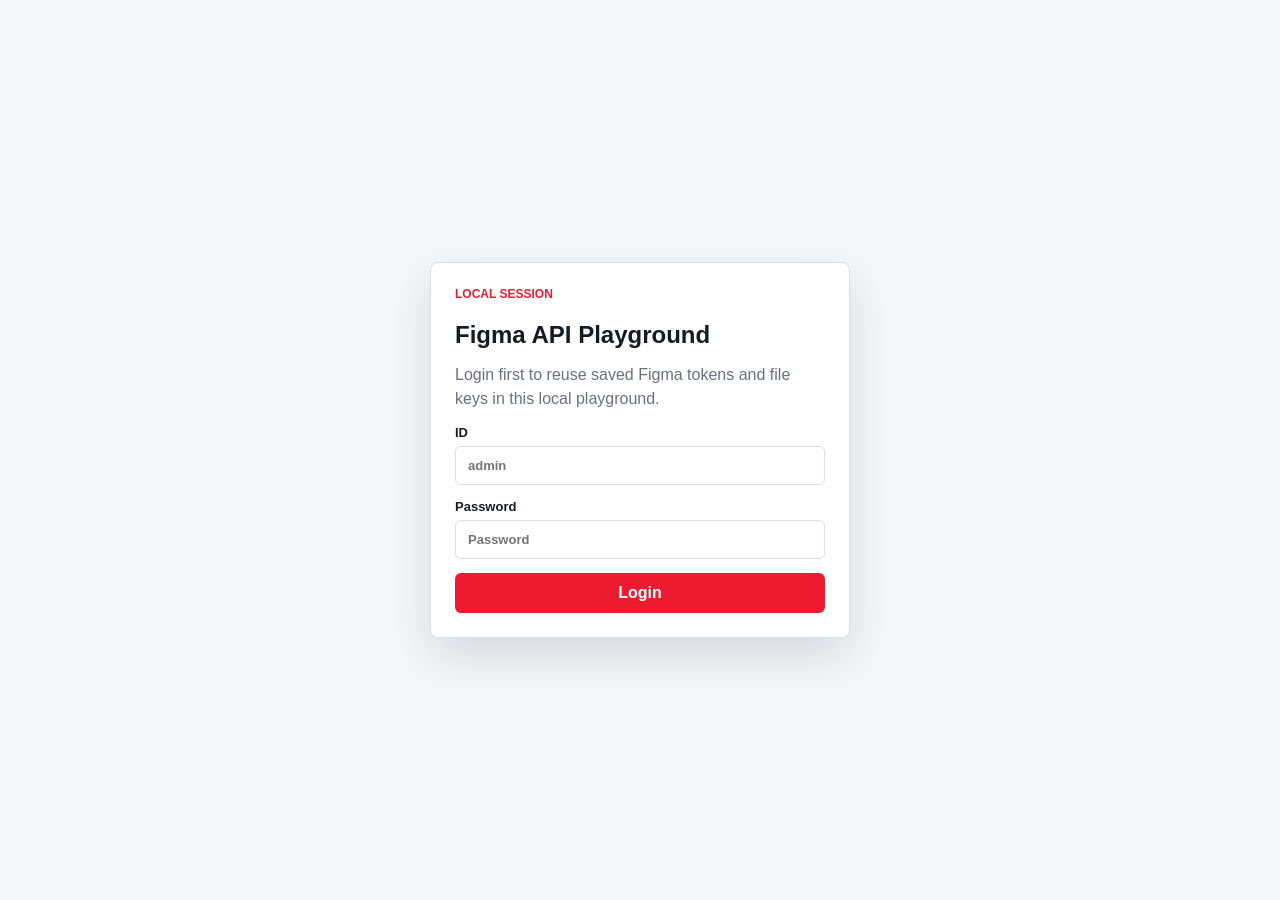
==== templates/index.html @ 2c404533 "Prepare Figma API playground for sharing" ====
<!doctype html>
<html lang="en">
<head>
  <meta charset="utf-8">
  <meta name="viewport" content="width=device-width, initial-scale=1">
  <title>Figma API Playground</title>
  <link rel="stylesheet" href="/static/styles.css">
</head>
<body>
  <section id="loginView" class="login-shell">
    <form id="loginForm" class="login-card">
      <span class="eyebrow">LOCAL SESSION</span>
      <h1>Figma API Playground</h1>
      <p>Login first to reuse saved Figma tokens and file keys in this local playground.</p>
      <label>ID
        <input name="username" autocomplete="username" placeholder="admin" required>
      </label>
      <label>Password
        <input name="password" type="password" autocomplete="current-password" placeholder="Password" required>
      </label>
      <button class="btn btn-primary" type="submit">Login</button>
    </form>
  </section>

  <main id="appView" class="shell" hidden>
    <header class="topbar">
      <div>
        <span class="eyebrow">LOCAL TEST TOOL</span>
        <h1>Figma API Playground</h1>
        <p>Test file import, frame ordering, local snapshots, and section/frame previews before integrating Figma into FUT Automation.</p>
      </div>
      <div class="top-actions">
        <span id="activeUser" class="user-badge">admin</span>
        <button id="clearToken" class="btn btn-ghost" type="button">Clear Active File</button>
        <button id="logoutButton" class="btn btn-ghost" type="button">Logout</button>
      </div>
    </header>

    <section class="panel">
      <div class="panel-head">
        <div>
          <span class="step">Phase 1</span>
          <h2>Load Figma File</h2>
        </div>
        <small>Saved Figma entries are stored locally. Downloaded snapshots do not include tokens.</small>
      </div>
      <div class="saved-projects">
        <label>Saved Figma
          <select id="savedProjectSelect">
            <option value="">No saved Figma yet</option>
          </select>
        </label>
        <div class="saved-actions">
          <button id="loadSavedProject" class="btn btn-secondary" type="button" disabled>Load Saved</button>
          <button id="deleteSavedProject" class="btn btn-ghost" type="button" disabled>Delete Saved</button>
        </div>
      </div>
      <form id="loadForm" class="form-grid">
        <label class="span-2">Judul Figma
          <input name="figma_title" autocomplete="off" placeholder="Contoh: V-NSP Main Flow" required>
        </label>
        <label class="span-2">Figma Personal Access Token
          <input name="token" type="password" autocomplete="off" placeholder="Paste Figma token" required>
        </label>
        <label class="span-2">Figma File URL or File Key
          <input name="figma_url" placeholder="https://www.figma.com/design/FILE_KEY/File-Name" required>
        </label>
        <button class="btn btn-primary span-2" type="submit">Load & Save File</button>
      </form>
      <div class="snapshot-actions">
        <button id="downloadSnapshot" class="btn btn-secondary" type="button" disabled>Download Snapshot</button>
        <button id="importSnapshot" class="btn btn-ghost" type="button">Import Snapshot JSON</button>
        <input id="snapshotFile" type="file" accept="application/json,.json" hidden>
      </div>
      <div id="fileSummary" class="summary" hidden></div>
    </section>

    <section class="workspace two-panel">
      <aside class="panel">
        <div class="panel-head">
          <div>
            <span class="step">Phase 2</span>
            <h2>Pages & Frames</h2>
          </div>
        </div>
        <label>Page
          <select id="pageSelect" disabled></select>
        </label>
        <div class="toolbar export-toolbar">
          <button id="exportCurrentPage" class="btn btn-ghost" type="button" disabled>Export Current Page</button>
          <button id="exportCheckedFrames" class="btn btn-ghost" type="button" disabled>Export Checked Frames</button>
          <button id="exportAllPages" class="btn btn-ghost" type="button" disabled>Export All Pages</button>
        </div>
        <div id="frameList" class="frame-list empty">Load a Figma file first.</div>
      </aside>

      <section class="panel analyzer-panel">
        <div class="panel-head">
          <div>
            <span class="step">Phase 3</span>
            <h2>Section Preview / Render</h2>
          </div>
          <button id="renderSections" class="btn btn-secondary" type="button" disabled>Render Sections</button>
        </div>
        <div id="sectionPreviewGrid" class="page-preview empty">Load a file, then render sections from the selected page.</div>
      </section>
    </section>

    <section class="panel preview-panel">
      <div class="panel-head">
        <div>
          <span class="step">Frame Preview</span>
          <h2>Frame Preview / Render</h2>
        </div>
        <button id="renderFrames" class="btn btn-secondary" type="button" disabled>Render Frames</button>
      </div>
      <div id="framePreviewGrid" class="page-preview empty">Load a file, then render frames from the selected page.</div>
    </section>
  </main>

  <div id="toast" class="toast" hidden></div>
  <div id="alertOverlay" class="alert-overlay" hidden>
    <section class="alert-box" role="alertdialog" aria-modal="true" aria-labelledby="alertTitle">
      <div id="alertIcon" class="alert-icon">!</div>
      <h2 id="alertTitle">Error</h2>
      <p id="alertMessage"></p>
      <pre id="alertDetail" class="alert-detail" hidden></pre>
      <button id="alertClose" class="btn btn-primary" type="button">OK</button>
    </section>
  </div>
  <script src="/static/app.js"></script>
</body>
</html>
---- static/styles.css ----
:root {
  --bg: #f6f7f9;
  --panel: #ffffff;
  --ink: #161a22;
  --muted: #697080;
  --line: #d9dee7;
  --red: #ed1b2f;
  --red-dark: #bd1423;
  --navy: #14213d;
  --blue: #2563eb;
  --green: #168a5b;
}

* {
  box-sizing: border-box;
}

[hidden] {
  display: none !important;
}

body {
  margin: 0;
  background: var(--bg);
  color: var(--ink);
  font-family: Arial, Helvetica, sans-serif;
}

.login-shell {
  min-height: 100vh;
  display: grid;
  place-items: center;
  padding: 24px;
}

.login-card {
  width: min(420px, 100%);
  display: grid;
  gap: 14px;
  background: var(--panel);
  border: 1px solid var(--line);
  border-radius: 8px;
  padding: 24px;
  box-shadow: 0 18px 48px rgba(20, 33, 61, 0.14);
}

.login-card h1,
.login-card p {
  margin: 0;
}

.login-card p {
  color: var(--muted);
  line-height: 1.5;
}

.top-actions {
  display: flex;
  gap: 8px;
  align-items: center;
  flex-wrap: wrap;
  justify-content: flex-end;
}

.user-badge {
  border: 1px solid var(--line);
  border-radius: 999px;
  padding: 7px 10px;
  background: #fafbfc;
  color: var(--navy);
  font-size: 12px;
  font-weight: 700;
}

.saved-projects {
  display: grid;
  grid-template-columns: minmax(0, 1fr) auto;
  gap: 10px;
  align-items: end;
  margin-bottom: 12px;
}

.saved-actions {
  display: flex;
  gap: 8px;
  flex-wrap: wrap;
}

.shell {
  width: min(1320px, calc(100vw - 32px));
  margin: 0 auto;
  padding: 24px 0 48px;
}

.topbar {
  display: flex;
  justify-content: space-between;
  gap: 24px;
  align-items: flex-start;
  margin-bottom: 18px;
}

.topbar h1,
.panel h2 {
  margin: 0;
  letter-spacing: 0;
}

.topbar h1 {
  font-size: 34px;
}

.topbar p {
  color: var(--muted);
  max-width: 780px;
  line-height: 1.5;
}

.eyebrow,
.step {
  display: inline-block;
  color: var(--red);
  font-weight: 700;
  font-size: 12px;
  letter-spacing: 0;
  margin-bottom: 6px;
}

.panel {
  background: var(--panel);
  border: 1px solid var(--line);
  border-radius: 8px;
  padding: 18px;
  box-shadow: 0 8px 24px rgba(20, 33, 61, 0.06);
  margin-bottom: 16px;
}

.panel-head {
  display: flex;
  justify-content: space-between;
  gap: 16px;
  align-items: flex-start;
  margin-bottom: 14px;
}

.panel-head small {
  color: var(--muted);
}

.form-grid {
  display: grid;
  grid-template-columns: 1fr 1fr;
  gap: 12px;
}

.span-2 {
  grid-column: span 2;
}

label {
  display: grid;
  gap: 6px;
  font-weight: 700;
  font-size: 13px;
}

input,
select {
  width: 100%;
  border: 1px solid var(--line);
  border-radius: 6px;
  padding: 11px 12px;
  font: inherit;
  background: white;
}

.btn {
  border: 1px solid transparent;
  border-radius: 6px;
  padding: 10px 13px;
  font: inherit;
  font-weight: 700;
  cursor: pointer;
}

.btn:disabled {
  opacity: 0.48;
  cursor: not-allowed;
}

.btn-primary {
  background: var(--red);
  color: white;
}

.btn-primary:hover {
  background: var(--red-dark);
}

.btn-secondary {
  background: var(--navy);
  color: white;
}

.btn-ghost {
  background: white;
  color: var(--navy);
  border-color: var(--line);
}

.summary {
  margin-top: 14px;
  padding: 12px;
  border-radius: 6px;
  border: 1px solid var(--line);
  background: #fafbfc;
  color: var(--muted);
}

.workspace {
  display: grid;
  grid-template-columns: 410px minmax(0, 1fr);
  gap: 16px;
  align-items: start;
}

.toolbar {
  display: grid;
  grid-template-columns: 1fr 1fr;
  gap: 8px;
  margin: 12px 0;
}

.frame-list,
.edge-list,
.preview-grid {
  min-height: 160px;
}

.empty {
  color: var(--muted);
  border: 1px dashed var(--line);
  border-radius: 8px;
  padding: 18px;
}

.frame-row {
  border: 1px solid var(--line);
  border-radius: 8px;
  padding: 10px;
  margin-bottom: 8px;
  background: white;
}

.frame-row.selected {
  border-color: var(--blue);
  box-shadow: 0 0 0 2px rgba(37, 99, 235, 0.12);
}

.frame-main {
  display: flex;
  gap: 10px;
  align-items: flex-start;
}

.frame-main input {
  width: auto;
  margin-top: 3px;
}

.frame-title {
  flex: 1;
  min-width: 0;
}

.frame-title strong {
  display: block;
  overflow-wrap: anywhere;
}

.frame-title small {
  display: block;
  margin-top: 4px;
  color: var(--muted);
}

.frame-actions {
  display: flex;
  gap: 6px;
  margin-top: 8px;
}

.mini-btn {
  border: 1px solid var(--line);
  background: #f9fafb;
  border-radius: 6px;
  padding: 5px 8px;
  cursor: pointer;
}

.preview-grid {
  display: grid;
  grid-template-columns: repeat(auto-fill, minmax(210px, 1fr));
  gap: 12px;
}

.preview-card {
  border: 1px solid var(--line);
  border-radius: 8px;
  overflow: hidden;
  background: white;
}

.preview-card img {
  display: block;
  width: 100%;
  aspect-ratio: 9 / 16;
  object-fit: contain;
  background: #f1f3f6;
}

.preview-card div {
  padding: 10px;
}

.preview-card strong {
  overflow-wrap: anywhere;
}

.edge {
  display: grid;
  grid-template-columns: 1fr auto 1fr;
  gap: 10px;
  align-items: center;
  border: 1px solid var(--line);
  border-radius: 8px;
  padding: 10px;
  margin-bottom: 8px;
}

.edge span {
  color: var(--muted);
  font-size: 13px;
}

.toast {
  position: fixed;
  right: 20px;
  bottom: 20px;
  background: var(--navy);
  color: white;
  border-radius: 8px;
  padding: 12px 14px;
  max-width: 360px;
  box-shadow: 0 10px 30px rgba(0, 0, 0, 0.18);
}

.toast.error {
  background: var(--red-dark);
}

.alert-overlay {
  position: fixed;
  inset: 0;
  z-index: 50;
  display: grid;
  place-items: center;
  padding: 20px;
  background: rgba(22, 26, 34, 0.48);
}

.alert-box {
  width: min(520px, 100%);
  border-radius: 8px;
  background: white;
  border: 1px solid var(--line);
  box-shadow: 0 24px 70px rgba(0, 0, 0, 0.28);
  padding: 22px;
  display: grid;
  justify-items: center;
  gap: 12px;
  text-align: center;
}

.alert-icon {
  width: 48px;
  height: 48px;
  display: grid;
  place-items: center;
  border-radius: 50%;
  background: #fff1f2;
  color: var(--red-dark);
  border: 2px solid #fecdd3;
  font-weight: 800;
}

.alert-icon.success {
  background: #ecfdf5;
  border-color: #bbf7d0;
  color: var(--green);
}

.alert-box h2 {
  margin: 0;
  font-size: 20px;
}

.alert-box p {
  margin: 0;
  color: var(--muted);
  line-height: 1.5;
}

.alert-detail {
  width: 100%;
  max-height: 180px;
  overflow: auto;
  margin: 0;
  padding: 10px;
  border: 1px solid var(--line);
  border-radius: 6px;
  background: #fafbfc;
  color: var(--ink);
  text-align: left;
  white-space: pre-wrap;
  font: 12px/1.45 Consolas, Monaco, monospace;
}

@media (max-width: 920px) {
  .topbar,
  .panel-head {
    display: block;
  }

  .form-grid,
  .workspace {
    grid-template-columns: 1fr;
  }

  .span-2 {
    grid-column: span 1;
  }
}

.flow-analysis {
  display: grid;
  gap: 14px;
}

.flow-stats {
  display: grid;
  grid-template-columns: repeat(4, minmax(0, 1fr));
  gap: 10px;
}

.flow-stats div,
.flow-panel {
  border: 1px solid var(--line);
  border-radius: 8px;
  background: #fafbfc;
  padding: 12px;
}

.flow-stats strong {
  display: block;
  color: var(--navy);
  font-size: 24px;
}

.flow-stats span,
.flow-panel span,
.edge em {
  color: var(--muted);
  font-size: 12px;
  font-style: normal;
}

.flow-section {
  border: 1px solid var(--line);
  border-radius: 8px;
  padding: 12px;
  background: white;
}

.flow-section h3,
.flow-panel h3 {
  margin: 0 0 6px;
  font-size: 16px;
}

.flow-section p {
  margin: 0 0 10px;
  color: var(--muted);
  line-height: 1.45;
}

.flow-columns {
  display: grid;
  grid-template-columns: repeat(3, minmax(0, 1fr));
  gap: 10px;
}

.flow-panel ul {
  list-style: none;
  padding: 0;
  margin: 0;
  display: grid;
  gap: 7px;
}

.flow-panel li strong,
.flow-panel li span {
  display: block;
  overflow-wrap: anywhere;
}

.edge {
  grid-template-columns: minmax(0, 1fr) 96px minmax(0, 1fr);
}

.edge p {
  grid-column: 1 / -1;
  margin: 2px 0 0;
  color: var(--muted);
  line-height: 1.4;
}

.edge-noisy {
  background: #fbfbfc;
  opacity: 0.82;
}

@media (max-width: 920px) {
  .flow-stats,
  .flow-columns {
    grid-template-columns: 1fr;
  }

  .edge {
    grid-template-columns: 1fr;
  }
}

.toolbar.single {
  grid-template-columns: 1fr 1fr;
}

.page-preview {
  display: grid;
  gap: 12px;
  margin-top: 12px;
  max-height: 620px;
  overflow: auto;
  padding-right: 2px;
}

.page-preview-group {
  border: 1px solid var(--line);
  border-radius: 8px;
  background: white;
  padding: 10px;
}

.page-preview-group > header {
  display: flex;
  justify-content: space-between;
  gap: 10px;
  align-items: flex-start;
  margin-bottom: 10px;
}

.page-preview-group h3 {
  margin: 0;
  font-size: 14px;
}

.page-preview-group p {
  margin: 4px 0 0;
  color: var(--muted);
  font-size: 12px;
  line-height: 1.4;
}

.page-preview-group > header span {
  flex: 0 0 auto;
  color: var(--red);
  font-size: 11px;
  font-weight: 700;
}

.page-preview-items {
  display: grid;
  grid-template-columns: repeat(2, minmax(0, 1fr));
  gap: 10px;
}

.page-preview-items.empty {
  min-height: auto;
  padding: 12px;
}

.page-preview-card {
  display: grid;
  gap: 6px;
  color: var(--ink);
  text-decoration: none;
  border: 1px solid var(--line);
  border-radius: 8px;
  background: #fafbfc;
  padding: 8px;
  min-width: 0;
}

.page-preview-card img,
.preview-missing {
  width: 100%;
  aspect-ratio: 9 / 14;
  object-fit: contain;
  background: #eef1f5;
  border-radius: 6px;
}

.preview-missing {
  display: grid;
  place-items: center;
  color: var(--muted);
  font-size: 12px;
  text-align: center;
}

.page-preview-card span,
.page-preview-card small {
  color: var(--muted);
  font-size: 11px;
  overflow-wrap: anywhere;
}

.page-preview-card strong {
  font-size: 12px;
  overflow-wrap: anywhere;
}

.preview-note {
  grid-column: 1 / -1;
  border: 1px dashed var(--line);
  border-radius: 8px;
  padding: 10px;
  color: var(--muted);
  font-size: 12px;
  line-height: 1.4;
}

.flow-preview {
  display: grid;
  gap: 12px;
  min-height: 160px;
}

.flow-preview-card {
  border: 1px solid var(--line);
  border-radius: 8px;
  background: white;
  padding: 12px;
}

.flow-preview-card header {
  display: grid;
  grid-template-columns: minmax(0, 1fr) 90px minmax(0, 1fr);
  gap: 8px;
  align-items: center;
  margin-bottom: 10px;
}

.flow-preview-card header strong {
  overflow-wrap: anywhere;
}

.flow-preview-card header span {
  text-align: center;
  color: var(--muted);
  font-size: 12px;
  font-weight: 700;
}

.flow-shot-row {
  display: grid;
  grid-template-columns: minmax(0, 1fr) 34px minmax(0, 1fr);
  gap: 10px;
  align-items: center;
}

.flow-arrow {
  text-align: center;
  color: var(--navy);
  font-weight: 700;
}

.flow-shot {
  display: grid;
  gap: 6px;
  text-decoration: none;
  color: var(--ink);
  border: 1px solid var(--line);
  border-radius: 8px;
  padding: 8px;
  background: #fafbfc;
  min-height: 180px;
}

.flow-shot span,
.flow-shot small {
  color: var(--muted);
  font-size: 12px;
}

.flow-shot img {
  width: 100%;
  height: 170px;
  object-fit: contain;
  background: #eef1f5;
  border-radius: 6px;
}

.flow-shot strong {
  overflow-wrap: anywhere;
  font-size: 13px;
}

.flow-shot.missing {
  align-content: center;
}

.flow-preview-card p {
  margin: 10px 0 0;
  color: var(--muted);
  line-height: 1.45;
}

@media (max-width: 920px) {
  .flow-preview-card header,
  .flow-shot-row {
    grid-template-columns: 1fr;
  }
}

.workspace.two-panel {
  grid-template-columns: 410px minmax(0, 1fr);
}

.analyzer-panel {
  min-height: 420px;
}

.path-preview {
  gap: 16px;
}

.flow-path-card {
  border: 1px solid var(--line);
  border-radius: 8px;
  background: white;
  padding: 12px;
}

.flow-path-card > header {
  display: flex;
  justify-content: space-between;
  align-items: flex-start;
  gap: 12px;
  margin-bottom: 12px;
}

.flow-path-card h3 {
  margin: 3px 0 0;
  font-size: 16px;
}

.flow-path-card header span {
  color: var(--red);
  font-size: 12px;
  font-weight: 700;
}

.flow-path-strip {
  display: flex;
  gap: 10px;
  overflow-x: auto;
  padding-bottom: 8px;
  align-items: stretch;
}

.path-node-wrap {
  display: flex;
  gap: 10px;
  align-items: center;
  flex: 0 0 auto;
}

.path-node-wrap .flow-shot {
  width: 190px;
}

.path-arrow {
  display: grid;
  justify-items: center;
  align-content: center;
  min-width: 58px;
  color: var(--navy);
}

.path-arrow strong {
  font-size: 20px;
}

.path-arrow span {
  color: var(--muted);
  font-size: 11px;
  font-weight: 700;
  text-align: center;
}

@media (max-width: 920px) {
  .workspace.two-panel {
    grid-template-columns: 1fr;
  }

  .flow-path-card > header {
    display: block;
  }
}

.more-button {
  width: 100%;
  border: 1px solid var(--line);
  border-radius: 6px;
  background: #f9fafb;
  color: var(--navy);
  font-weight: 700;
  padding: 9px 10px;
  cursor: pointer;
  margin-top: 8px;
}

.more-button:hover {
  background: #eef1f6;
}

.flow-stats {
  grid-template-columns: repeat(5, minmax(0, 1fr));
}

@media (max-width: 920px) {
  .flow-stats {
    grid-template-columns: 1fr;
  }
}

.flow-stats {
  grid-template-columns: repeat(6, minmax(0, 1fr));
}

@media (max-width: 1100px) {
  .flow-stats {
    grid-template-columns: repeat(3, minmax(0, 1fr));
  }
}

.merged-flow-card > header p {
  margin: 4px 0 0;
  color: var(--muted);
  line-height: 1.4;
}

.btn-sm {
  padding: 7px 10px;
  font-size: 12px;
  white-space: nowrap;
}

.merged-tree {
  margin-top: 12px;
  overflow-x: auto;
  padding: 8px 2px 12px;
}

.tree-level {
  display: flex;
  gap: 16px;
  align-items: flex-start;
  min-width: max-content;
}

.tree-node {
  position: relative;
  flex: 0 0 auto;
}

.tree-node.branch-node .flow-shot {
  border-color: var(--blue);
  box-shadow: 0 0 0 2px rgba(37, 99, 235, 0.11);
}

.tree-children {
  display: grid;
  gap: 16px;
  padding-left: 22px;
  border-left: 2px solid var(--line);
  margin-top: 2px;
}

.branch-label {
  margin-top: 6px;
  display: inline-block;
  border-radius: 999px;
  background: #eef4ff;
  color: var(--blue);
  font-size: 11px;
  font-weight: 700;
  padding: 4px 8px;
}

.tree-level.depth-0 > .tree-node::after,
.tree-level:not(.depth-0) > .tree-node::after {
  content: '->';
  position: absolute;
  right: -18px;
  top: 88px;
  color: var(--navy);
  font-weight: 700;
}

.tree-level .tree-children:empty,
.tree-level .tree-children:empty + * {
  display: none;
}

.tree-level .tree-node:last-child::after {
  display: none;
}

.journey-card > header {
  align-items: stretch;
}

.journey-actions {
  display: flex;
  gap: 8px;
  align-items: flex-start;
  flex-wrap: wrap;
  justify-content: flex-end;
}

.merged-flow-section {
  border-top: 1px solid var(--line);
  padding-top: 12px;
  margin-top: 12px;
}

.merged-flow-title {
  display: flex;
  justify-content: space-between;
  gap: 12px;
  margin-bottom: 10px;
}

.merged-flow-title span {
  color: var(--muted);
  font-size: 12px;
}

@media (max-width: 920px) {
  .journey-actions,
  .merged-flow-title {
    justify-content: flex-start;
    display: grid;
  }
}

.flow-stats {
  grid-template-columns: repeat(7, minmax(0, 1fr));
}

@media (max-width: 1200px) {
  .flow-stats {
    grid-template-columns: repeat(4, minmax(0, 1fr));
  }
}

@media (max-width: 720px) {
  .flow-stats {
    grid-template-columns: 1fr;
  }
}

.snapshot-actions {
  display: grid;
  grid-template-columns: 1fr 1fr;
  gap: 10px;
  margin-top: 12px;
}

@media (max-width: 720px) {
  .snapshot-actions {
    grid-template-columns: 1fr;
  }
}
.export-toolbar {
  grid-template-columns: repeat(3, minmax(0, 1fr));
}

@media (max-width: 920px) {
  .export-toolbar {
    grid-template-columns: 1fr;
  }
}
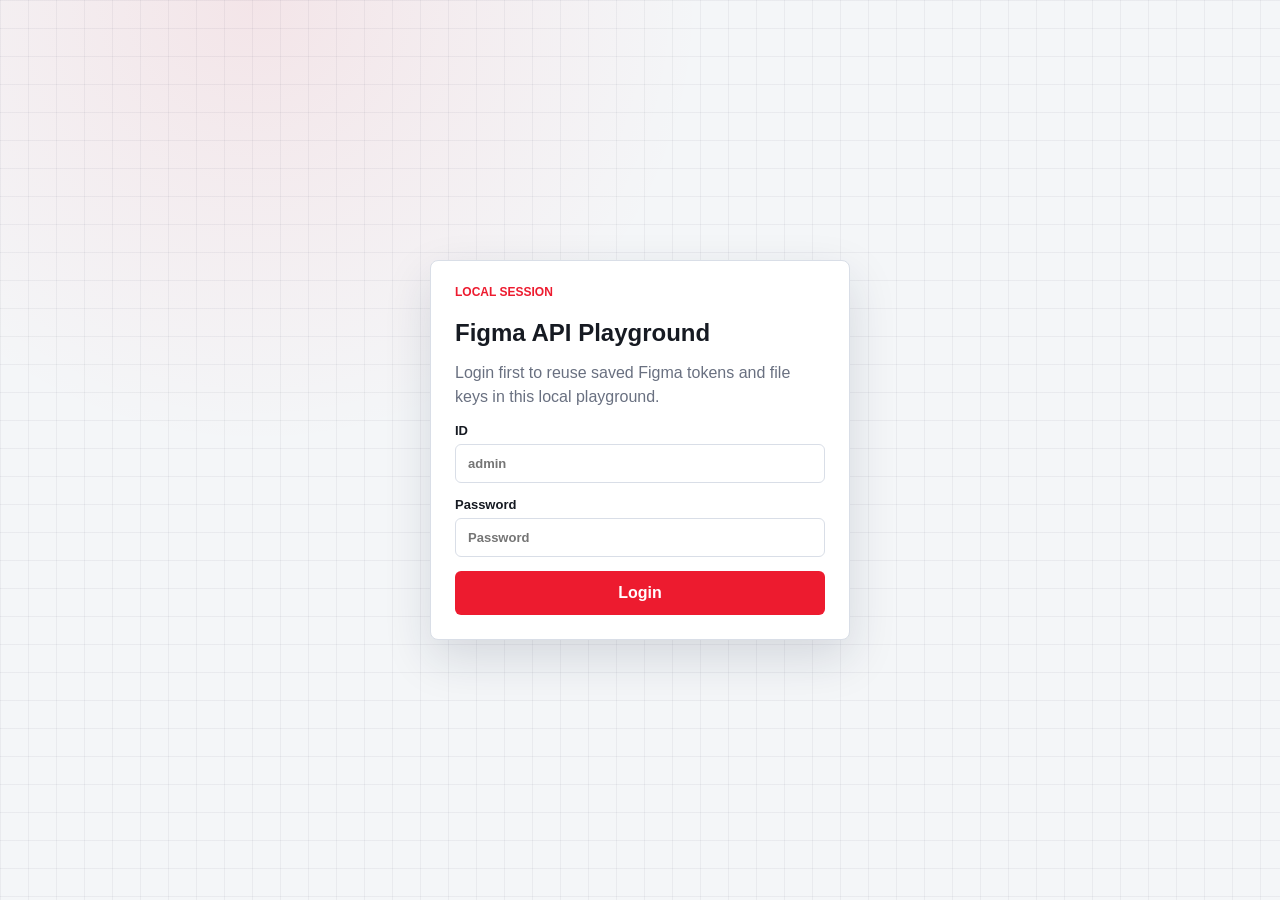
==== commit 5b5d1c29: "Enhance Figma API playground" ====
--- a/templates/index.html
+++ b/templates/index.html
@@ -27,7 +27,7 @@
       <div>
         <span class="eyebrow">LOCAL TEST TOOL</span>
         <h1>Figma API Playground</h1>
-        <p>Test file import, frame ordering, local snapshots, and section/frame previews before integrating Figma into FUT Automation.</p>
+        <p>Load a Figma file once, keep its token in a local-only vault, then reuse Saved Figma for future section and frame renders.</p>
       </div>
       <div class="top-actions">
         <span id="activeUser" class="user-badge">admin</span>
@@ -42,7 +42,24 @@
           <span class="step">Phase 1</span>
           <h2>Load Figma File</h2>
         </div>
-        <small>Saved Figma entries are stored locally. Downloaded snapshots do not include tokens.</small>
+        <small>Saved Figma entries stay on this laptop. Snapshots do not include tokens.</small>
+      </div>
+      <div class="vault-strip" aria-live="polite">
+        <div>
+          <span id="savedCount">0 saved</span>
+          <strong>Local token vault</strong>
+          <p id="vaultStatus">No saved Figma entries on this laptop yet.</p>
+        </div>
+        <div>
+          <span>Render status</span>
+          <strong>Active credential</strong>
+          <p id="activeCredentialStatus">No active render session.</p>
+        </div>
+        <div>
+          <span>Mode</span>
+          <strong>What can run now</strong>
+          <p id="apiModeStatus">Load a Figma file to enable API-backed render and PDF export.</p>
+        </div>
       </div>
       <div class="saved-projects">
         <label>Saved Figma
@@ -55,6 +72,7 @@
           <button id="deleteSavedProject" class="btn btn-ghost" type="button" disabled>Delete Saved</button>
         </div>
       </div>
+      <p id="selectedSavedHint" class="field-note">Choose a saved file to reuse its local token for rendering.</p>
       <form id="loadForm" class="form-grid">
         <label class="span-2">Judul Figma
           <input name="figma_title" autocomplete="off" placeholder="Contoh: V-NSP Main Flow" required>
@@ -75,50 +93,119 @@
       <div id="fileSummary" class="summary" hidden></div>
     </section>
 
-    <section class="workspace two-panel">
-      <aside class="panel">
-        <div class="panel-head">
-          <div>
-            <span class="step">Phase 2</span>
-            <h2>Pages & Frames</h2>
-          </div>
-        </div>
-        <label>Page
-          <select id="pageSelect" disabled></select>
-        </label>
-        <div class="toolbar export-toolbar">
-          <button id="exportCurrentPage" class="btn btn-ghost" type="button" disabled>Export Current Page</button>
-          <button id="exportCheckedFrames" class="btn btn-ghost" type="button" disabled>Export Checked Frames</button>
-          <button id="exportAllPages" class="btn btn-ghost" type="button" disabled>Export All Pages</button>
-        </div>
-        <div id="frameList" class="frame-list empty">Load a Figma file first.</div>
-      </aside>
-
-      <section class="panel analyzer-panel">
-        <div class="panel-head">
-          <div>
-            <span class="step">Phase 3</span>
-            <h2>Section Preview / Render</h2>
-          </div>
+    <section class="panel phase-panel">
+      <div class="panel-head">
+        <div>
+          <span class="step">Phase 2</span>
+          <h2>Choose Page & Sections</h2>
+          <p class="panel-copy">Main list shows 10 preview items only. Use Full List to review, reorder, and select every section without stretching the page.</p>
+        </div>
+      </div>
+      <label>Page
+        <select id="pageSelect" disabled></select>
+      </label>
+      <div class="toolbar export-toolbar">
+        <button id="exportCurrentPage" class="btn btn-ghost" type="button" disabled>Export Current Page JSON</button>
+        <button id="exportCheckedFrames" class="btn btn-ghost" type="button" disabled>Export Checked JSON</button>
+        <button id="exportAllPages" class="btn btn-ghost" type="button" disabled>Export All Pages JSON</button>
+      </div>
+      <div id="frameList" class="frame-list empty">Load a Figma file first.</div>
+    </section>
+
+    <section class="panel analyzer-panel phase-panel">
+      <div class="panel-head">
+        <div>
+          <span class="step">Phase 3</span>
+          <h2>Optional Preview Render</h2>
+          <p class="panel-copy">Preview is optional. You can skip this and export PDF directly from checked sections in Phase 4.</p>
+        </div>
+        <div class="panel-actions">
           <button id="renderSections" class="btn btn-secondary" type="button" disabled>Render Sections</button>
-        </div>
-        <div id="sectionPreviewGrid" class="page-preview empty">Load a file, then render sections from the selected page.</div>
-      </section>
-    </section>
-
-    <section class="panel preview-panel">
-      <div class="panel-head">
-        <div>
-          <span class="step">Frame Preview</span>
-          <h2>Frame Preview / Render</h2>
-        </div>
-        <button id="renderFrames" class="btn btn-secondary" type="button" disabled>Render Frames</button>
-      </div>
-      <div id="framePreviewGrid" class="page-preview empty">Load a file, then render frames from the selected page.</div>
+          <button id="renderFrames" class="btn btn-ghost" type="button" disabled>Render Frames</button>
+        </div>
+      </div>
+      <div class="preview-stack">
+        <div>
+          <h3>Section Preview</h3>
+          <div id="sectionPreviewGrid" class="page-preview empty">Load a file, then render sections from the selected page.</div>
+        </div>
+        <div>
+          <h3>Frame Preview</h3>
+          <div id="framePreviewGrid" class="page-preview empty">Load a file, then render frames from the selected page.</div>
+        </div>
+      </div>
+    </section>
+
+    <section class="panel fut-export-panel phase-panel">
+      <div class="panel-head">
+        <div>
+          <span class="step">Phase 4</span>
+          <h2>Export FUT Section PDFs</h2>
+          <p class="panel-copy">Creates one PDF per checked Figma SECTION and downloads them as a ZIP for FUT Automation upload.</p>
+        </div>
+        <button id="exportFutPdfs" class="btn btn-primary" type="button" disabled>Export Checked Sections as PDF ZIP</button>
+      </div>
+      <div class="fut-notes">
+        <article>
+          <strong>Uses token only when exporting</strong>
+          <span>The selected sections are rendered lazily by Figma API. Preview render is not required.</span>
+        </article>
+        <article>
+          <strong>One section = one flow PDF</strong>
+          <span>Files are named like flow-01-login.pdf, flow-02-payment.pdf, plus manifest.json.</span>
+        </article>
+        <article>
+          <strong>Snapshot limitation</strong>
+          <span>Snapshot can show structure, but cannot create visual PDFs without a token-backed session.</span>
+        </article>
+      </div>
+    </section>
+
+    <section class="guide-panel" aria-labelledby="localDocsTitle">
+      <div>
+        <span class="eyebrow">LOCAL DOCUMENTATION</span>
+        <h2 id="localDocsTitle">How This Fits FUT Automation</h2>
+        <p>Use this playground to replace the manual Figma block-section-download-PDF step. Load metadata, choose sections, then export split PDFs for FUT Automation.</p>
+      </div>
+      <div class="guide-grid">
+        <article>
+          <span>01</span>
+          <h3>First load on a laptop</h3>
+          <p>Enter title, Figma token, and file URL. A successful load writes the saved entry to <code>data/session_store.local.json</code>.</p>
+        </article>
+        <article>
+          <span>02</span>
+          <h3>Select sections</h3>
+          <p>Choose a page, keep only the sections that represent FUT flows, and reorder them if needed from Full List.</p>
+        </article>
+        <article>
+          <span>03</span>
+          <h3>Export PDF ZIP</h3>
+          <p>Phase 4 renders checked sections as separate PDFs. The ZIP does not contain tokens.</p>
+        </article>
+        <article>
+          <span>04</span>
+          <h3>Git safety</h3>
+          <p>The local store is ignored by Git. Another laptop starts empty and must save its own Figma token once.</p>
+        </article>
+      </div>
     </section>
   </main>
 
   <div id="toast" class="toast" hidden></div>
+  <div id="fullListOverlay" class="full-list-overlay" hidden>
+    <section class="full-list-modal" role="dialog" aria-modal="true" aria-labelledby="fullListTitle">
+      <header>
+        <div>
+          <span class="step">Full List</span>
+          <h2 id="fullListTitle">All Sections & Frames</h2>
+          <p id="fullListSubtitle">Review every item on this page.</p>
+        </div>
+        <button id="fullListClose" class="btn btn-ghost" type="button">Close</button>
+      </header>
+      <div id="fullListBody" class="full-list-body"></div>
+    </section>
+  </div>
   <div id="alertOverlay" class="alert-overlay" hidden>
     <section class="alert-box" role="alertdialog" aria-modal="true" aria-labelledby="alertTitle">
       <div id="alertIcon" class="alert-icon">!</div>
--- a/static/styles.css
+++ b/static/styles.css
@@ -1,14 +1,18 @@
 :root {
-  --bg: #f6f7f9;
+  --bg: #f4f6f8;
+  --bg-grid: rgba(20, 33, 61, 0.05);
   --panel: #ffffff;
   --ink: #161a22;
   --muted: #697080;
   --line: #d9dee7;
+  --line-strong: #bdc7d5;
   --red: #ed1b2f;
   --red-dark: #bd1423;
   --navy: #14213d;
+  --navy-soft: #eef2f8;
   --blue: #2563eb;
   --green: #168a5b;
+  --amber: #b7791f;
 }
 
 * {
@@ -21,9 +25,14 @@
 
 body {
   margin: 0;
-  background: var(--bg);
+  background:
+    linear-gradient(90deg, var(--bg-grid) 1px, transparent 1px),
+    linear-gradient(var(--bg-grid) 1px, transparent 1px),
+    radial-gradient(circle at 20% 0%, rgba(237, 27, 47, 0.08), transparent 28rem),
+    var(--bg);
+  background-size: 28px 28px, 28px 28px, auto, auto;
   color: var(--ink);
-  font-family: Arial, Helvetica, sans-serif;
+  font-family: "Aptos", "Bahnschrift", "Segoe UI", sans-serif;
 }
 
 .login-shell {
@@ -97,7 +106,8 @@
   justify-content: space-between;
   gap: 24px;
   align-items: flex-start;
-  margin-bottom: 18px;
+  margin-bottom: 20px;
+  padding: 22px 0 16px;
 }
 
 .topbar h1,
@@ -107,13 +117,15 @@
 }
 
 .topbar h1 {
-  font-size: 34px;
+  font-size: clamp(32px, 4vw, 48px);
+  line-height: 0.95;
 }
 
 .topbar p {
   color: var(--muted);
-  max-width: 780px;
+  max-width: 720px;
   line-height: 1.5;
+  font-size: 16px;
 }
 
 .eyebrow,
@@ -131,8 +143,50 @@
   border: 1px solid var(--line);
   border-radius: 8px;
   padding: 18px;
-  box-shadow: 0 8px 24px rgba(20, 33, 61, 0.06);
+  box-shadow: 0 10px 28px rgba(20, 33, 61, 0.07);
   margin-bottom: 16px;
+}
+
+.vault-strip {
+  display: grid;
+  grid-template-columns: repeat(3, minmax(0, 1fr));
+  gap: 10px;
+  margin-bottom: 14px;
+}
+
+.vault-strip > div {
+  border: 1px solid var(--line);
+  border-left: 4px solid var(--red);
+  border-radius: 8px;
+  background: linear-gradient(180deg, #ffffff, #fbfcff);
+  padding: 12px;
+}
+
+.vault-strip span {
+  display: inline-block;
+  margin-bottom: 6px;
+  color: var(--red);
+  font-size: 11px;
+  font-weight: 800;
+  text-transform: uppercase;
+}
+
+.vault-strip strong {
+  display: block;
+  color: var(--navy);
+  font-size: 14px;
+}
+
+.vault-strip p,
+.field-note {
+  margin: 4px 0 0;
+  color: var(--muted);
+  line-height: 1.45;
+  font-size: 12px;
+}
+
+.field-note {
+  margin: -4px 0 12px;
 }
 
 .panel-head {
@@ -147,6 +201,21 @@
   color: var(--muted);
 }
 
+.panel-copy {
+  margin: 6px 0 0;
+  max-width: 760px;
+  color: var(--muted);
+  line-height: 1.5;
+  font-size: 14px;
+}
+
+.panel-actions {
+  display: flex;
+  gap: 8px;
+  flex-wrap: wrap;
+  justify-content: flex-end;
+}
+
 .form-grid {
   display: grid;
   grid-template-columns: 1fr 1fr;
@@ -174,13 +243,27 @@
   background: white;
 }
 
+input:focus,
+select:focus,
+button:focus-visible {
+  outline: 3px solid rgba(37, 99, 235, 0.22);
+  outline-offset: 2px;
+}
+
 .btn {
   border: 1px solid transparent;
   border-radius: 6px;
+  min-height: 44px;
   padding: 10px 13px;
   font: inherit;
   font-weight: 700;
   cursor: pointer;
+  transition: transform 140ms ease, box-shadow 140ms ease, background 140ms ease;
+}
+
+.btn:not(:disabled):hover {
+  transform: translateY(-1px);
+  box-shadow: 0 8px 18px rgba(20, 33, 61, 0.12);
 }
 
 .btn:disabled {
@@ -212,9 +295,9 @@
   margin-top: 14px;
   padding: 12px;
   border-radius: 6px;
-  border: 1px solid var(--line);
-  background: #fafbfc;
-  color: var(--muted);
+  border: 1px solid #bfd7c8;
+  background: #f0fbf5;
+  color: #315f46;
 }
 
 .workspace {
@@ -242,6 +325,7 @@
   border: 1px dashed var(--line);
   border-radius: 8px;
   padding: 18px;
+  background: rgba(255, 255, 255, 0.65);
 }
 
 .frame-row {
@@ -294,8 +378,46 @@
   border: 1px solid var(--line);
   background: #f9fafb;
   border-radius: 6px;
-  padding: 5px 8px;
+  min-height: 34px;
+  padding: 5px 10px;
   cursor: pointer;
+}
+
+.frame-list-summary {
+  display: flex;
+  justify-content: space-between;
+  gap: 12px;
+  align-items: center;
+  border: 1px solid var(--line);
+  border-radius: 10px;
+  background: linear-gradient(135deg, #f8fafc, #eef2f8);
+  padding: 12px;
+  margin-bottom: 10px;
+}
+
+.frame-list-summary strong,
+.frame-list-summary span {
+  display: block;
+}
+
+.frame-list-summary span {
+  margin-top: 3px;
+  color: var(--muted);
+  font-size: 13px;
+}
+
+.section-row {
+  border-left: 4px solid var(--red);
+}
+
+.list-note {
+  border: 1px dashed var(--line-strong);
+  border-radius: 8px;
+  background: #fbfcff;
+  color: var(--muted);
+  font-size: 13px;
+  line-height: 1.45;
+  padding: 12px;
 }
 
 .preview-grid {
@@ -744,11 +866,107 @@
 }
 
 .workspace.two-panel {
-  grid-template-columns: 410px minmax(0, 1fr);
+  grid-template-columns: 1fr;
 }
 
 .analyzer-panel {
-  min-height: 420px;
+  min-height: 0;
+}
+
+.phase-panel {
+  scroll-margin-top: 16px;
+}
+
+.preview-stack {
+  display: grid;
+  grid-template-columns: repeat(2, minmax(0, 1fr));
+  gap: 14px;
+}
+
+.preview-stack h3 {
+  margin: 0 0 8px;
+  color: var(--navy);
+  font-size: 15px;
+}
+
+.fut-export-panel {
+  border-color: rgba(237, 27, 47, 0.28);
+  background:
+    radial-gradient(circle at 100% 0%, rgba(237, 27, 47, 0.08), transparent 22rem),
+    var(--panel);
+}
+
+.fut-notes {
+  display: grid;
+  grid-template-columns: repeat(3, minmax(0, 1fr));
+  gap: 10px;
+}
+
+.fut-notes article {
+  border: 1px solid var(--line);
+  border-radius: 10px;
+  background: #fbfcff;
+  padding: 14px;
+}
+
+.fut-notes strong,
+.fut-notes span {
+  display: block;
+}
+
+.fut-notes span {
+  margin-top: 6px;
+  color: var(--muted);
+  line-height: 1.45;
+  font-size: 13px;
+}
+
+.full-list-overlay {
+  position: fixed;
+  inset: 0;
+  z-index: 45;
+  display: grid;
+  place-items: center;
+  padding: 20px;
+  background: rgba(16, 24, 39, 0.58);
+}
+
+.full-list-modal {
+  width: min(980px, 100%);
+  max-height: min(86vh, 840px);
+  display: grid;
+  grid-template-rows: auto minmax(0, 1fr);
+  border: 1px solid var(--line);
+  border-radius: 14px;
+  background: white;
+  box-shadow: 0 28px 90px rgba(0, 0, 0, 0.32);
+  overflow: hidden;
+}
+
+.full-list-modal header {
+  display: flex;
+  justify-content: space-between;
+  gap: 16px;
+  align-items: flex-start;
+  padding: 18px;
+  border-bottom: 1px solid var(--line);
+  background: linear-gradient(135deg, #ffffff, #f4f7fb);
+}
+
+.full-list-modal h2,
+.full-list-modal p {
+  margin: 0;
+}
+
+.full-list-modal p {
+  margin-top: 4px;
+  color: var(--muted);
+  line-height: 1.45;
+}
+
+.full-list-body {
+  overflow: auto;
+  padding: 16px 18px 18px;
 }
 
 .path-preview {
@@ -826,6 +1044,16 @@
 
   .flow-path-card > header {
     display: block;
+  }
+
+  .preview-stack,
+  .fut-notes {
+    grid-template-columns: 1fr;
+  }
+
+  .frame-list-summary,
+  .full-list-modal header {
+    display: grid;
   }
 }
 
@@ -1008,8 +1236,80 @@
   grid-template-columns: repeat(3, minmax(0, 1fr));
 }
 
+.guide-panel {
+  border: 1px solid var(--line-strong);
+  border-radius: 8px;
+  background: #101827;
+  color: white;
+  padding: 20px;
+  margin-top: 18px;
+  box-shadow: 0 18px 40px rgba(16, 24, 39, 0.18);
+}
+
+.guide-panel h2,
+.guide-panel p {
+  margin: 0;
+}
+
+.guide-panel > div:first-child p {
+  max-width: 760px;
+  margin-top: 8px;
+  color: #cbd5e1;
+  line-height: 1.55;
+}
+
+.guide-grid {
+  display: grid;
+  grid-template-columns: repeat(4, minmax(0, 1fr));
+  gap: 10px;
+  margin-top: 18px;
+}
+
+.guide-grid article {
+  border: 1px solid rgba(203, 213, 225, 0.24);
+  border-radius: 8px;
+  background: rgba(255, 255, 255, 0.06);
+  padding: 14px;
+  min-height: 170px;
+}
+
+.guide-grid span {
+  display: inline-grid;
+  place-items: center;
+  width: 30px;
+  height: 30px;
+  border-radius: 999px;
+  background: var(--red);
+  color: white;
+  font-weight: 800;
+  font-size: 12px;
+}
+
+.guide-grid h3 {
+  margin: 12px 0 8px;
+  font-size: 15px;
+}
+
+.guide-grid p {
+  color: #cbd5e1;
+  font-size: 13px;
+  line-height: 1.5;
+}
+
+.guide-grid code {
+  color: #ffffff;
+  background: rgba(255, 255, 255, 0.12);
+  border-radius: 4px;
+  padding: 1px 4px;
+}
+
 @media (max-width: 920px) {
   .export-toolbar {
     grid-template-columns: 1fr;
   }
-}+
+  .vault-strip,
+  .guide-grid {
+    grid-template-columns: 1fr;
+  }
+}
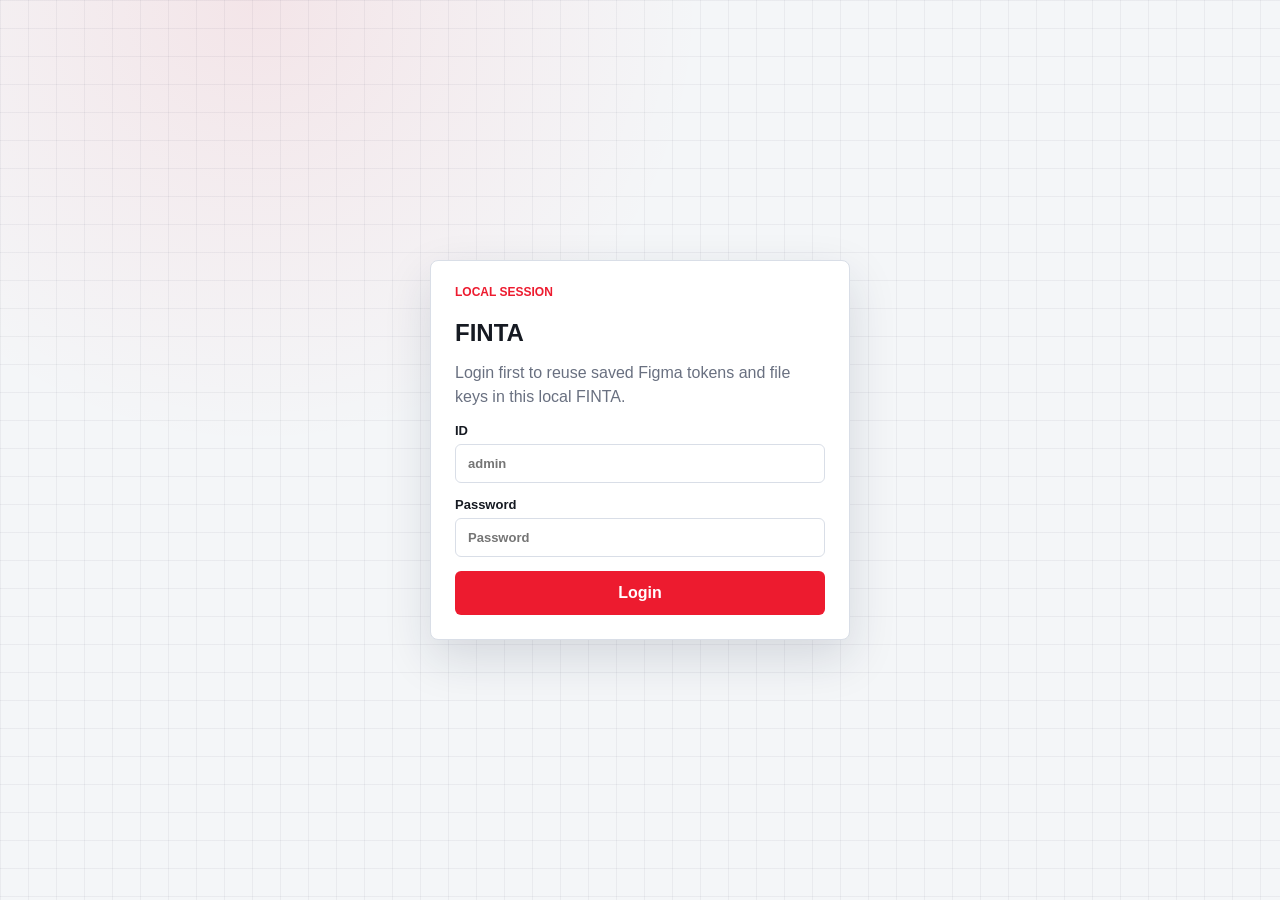
==== commit 547fa852: "Rename playground to FINTA and add plugin import flow" ====
--- a/templates/index.html
+++ b/templates/index.html
@@ -3,15 +3,15 @@
 <head>
   <meta charset="utf-8">
   <meta name="viewport" content="width=device-width, initial-scale=1">
-  <title>Figma API Playground</title>
+  <title>FINTA</title>
   <link rel="stylesheet" href="/static/styles.css">
 </head>
 <body>
   <section id="loginView" class="login-shell">
     <form id="loginForm" class="login-card">
       <span class="eyebrow">LOCAL SESSION</span>
-      <h1>Figma API Playground</h1>
-      <p>Login first to reuse saved Figma tokens and file keys in this local playground.</p>
+      <h1>FINTA</h1>
+      <p>Login first to reuse saved Figma tokens and file keys in this local FINTA.</p>
       <label>ID
         <input name="username" autocomplete="username" placeholder="admin" required>
       </label>
@@ -26,7 +26,7 @@
     <header class="topbar">
       <div>
         <span class="eyebrow">LOCAL TEST TOOL</span>
-        <h1>Figma API Playground</h1>
+        <h1>FINTA</h1>
         <p>Load a Figma file once, keep its token in a local-only vault, then reuse Saved Figma for future section and frame renders.</p>
       </div>
       <div class="top-actions">
@@ -40,11 +40,31 @@
       <div class="panel-head">
         <div>
           <span class="step">Phase 1</span>
-          <h2>Load Figma File</h2>
-        </div>
-        <small>Saved Figma entries stay on this laptop. Snapshots do not include tokens.</small>
-      </div>
-      <div class="vault-strip" aria-live="polite">
+          <h2>Choose Load Source</h2>
+        </div>
+        <small>Choose API mode for live Figma REST access, or Plugin mode for local ZIP/PNG imports without Personal Access Token.</small>
+      </div>
+      <div class="source-mode-toggle" id="sourceModeToggle" role="tablist" aria-label="Load source options">
+        <button id="sourceModePlugin" class="source-mode-card" type="button" data-source-mode="plugin" role="tab" aria-selected="false">
+          <span>Option 1</span>
+          <strong>Figma Plugin</strong>
+          <small>Export visual dari Figma client sebagai ZIP/PNG lokal. Tanpa Personal Access Token.</small>
+        </button>
+        <button id="sourceModeApi" class="source-mode-card active" type="button" data-source-mode="api" role="tab" aria-selected="true">
+          <span>Option 2</span>
+          <strong>Figma File / API</strong>
+          <small>Load via token + file key. Bisa baca struktur dan render, tapi memakai limit Figma API.</small>
+        </button>
+      </div>
+      <div id="figmaFileSourcePanel" class="source-mode-content" data-source-panel="api">
+        <div class="source-setup-card">
+          <span>Setup Figma File / API</span>
+          <ol>
+            <li>Buat atau paste Personal Access Token Figma yang punya akses ke file.</li>
+            <li>Paste sRL/file key Figma, lalu isi Judul Figma.</li>
+            <li>Klik Load & Save File untuk menyimpan credential lokal dan mengaktifkan render/export API.</li>
+          </ol>
+        </div>      <div class="vault-strip" aria-live="polite">
         <div>
           <span id="savedCount">0 saved</span>
           <strong>Local token vault</strong>
@@ -80,7 +100,7 @@
         <label class="span-2">Figma Personal Access Token
           <input name="token" type="password" autocomplete="off" placeholder="Paste Figma token" required>
         </label>
-        <label class="span-2">Figma File URL or File Key
+        <label class="span-2">Figma File sRL or File Key
           <input name="figma_url" placeholder="https://www.figma.com/design/FILE_KEY/File-Name" required>
         </label>
         <button class="btn btn-primary span-2" type="submit">Load & Save File</button>
@@ -91,14 +111,35 @@
         <input id="snapshotFile" type="file" accept="application/json,.json" hidden>
       </div>
       <div id="fileSummary" class="summary" hidden></div>
-    </section>
-
-    <section class="panel phase-panel">
+      </div>
+    </section>
+
+
+    <section id="pluginSourcePanel" class="panel plugin-import-panel source-mode-content" data-source-panel="plugin" hidden>
+      <div class="source-setup-card plugin-setup-card">
+        <span>Setup Figma Plugin</span>
+        <ol>
+          <li>Jalankan server lokal FINTA di port 5050.</li>
+          <li>Buka file Figma, run plugin FINTA Exporter.</li>
+          <li>Pilih section/frame, klik Send to FINTA, lalu kembali ke halaman FINTA dan klik Refresh Imports.</li>
+        </ol>
+      </div>
+      <div class="plugin-import-hero">
+        <div>
+          <span class="step">Plugin Import</span>
+          <h2>Received from Figma Plugin</h2>
+          <p class="panel-copy">Hasil Send to FINTA muncul otomatis sebagai ZIP PNG lokal tanpa Personal Access Token. Setiap import baru akan ditambahkan ke daftar, bukan menimpa import sebelumnya.</p>
+        </div>
+        <button id="refreshPluginImports" class="btn btn-secondary" type="button">Refresh Imports</button>
+      </div>
+      <div id="pluginImportList" class="plugin-import-list empty">Belum ada import dari plugin. Jalankan plugin di Figma, pilih section/frame, lalu klik Send to FINTA.</div>
+      <div id="pluginImportPreview" class="plugin-import-preview" hidden></div>
+    </section>    <section class="panel phase-panel">
       <div class="panel-head">
         <div>
           <span class="step">Phase 2</span>
           <h2>Choose Page & Sections</h2>
-          <p class="panel-copy">Main list shows 10 preview items only. Use Full List to review, reorder, and select every section without stretching the page.</p>
+          <p class="panel-copy">Main list shows 10 preview items only. sse Full List to review, reorder, and select every section without stretching the page.</p>
         </div>
       </div>
       <label>Page
@@ -147,7 +188,7 @@
       </div>
       <div class="fut-notes">
         <article>
-          <strong>Uses token only when exporting</strong>
+          <strong>sses token only when exporting</strong>
           <span>The selected sections are rendered lazily by Figma API. Preview render is not required.</span>
         </article>
         <article>
@@ -163,15 +204,15 @@
 
     <section class="guide-panel" aria-labelledby="localDocsTitle">
       <div>
-        <span class="eyebrow">LOCAL DOCUMENTATION</span>
+        <span class="eyebrow">LOCAL DOCsMENTATION</span>
         <h2 id="localDocsTitle">How This Fits FUT Automation</h2>
-        <p>Use this playground to replace the manual Figma block-section-download-PDF step. Load metadata, choose sections, then export split PDFs for FUT Automation.</p>
+        <p>Use FINTA to replace the manual Figma block-section-download-PDF step. Load metadata, choose sections, then export split PDFs for FUT Automation.</p>
       </div>
       <div class="guide-grid">
         <article>
           <span>01</span>
           <h3>First load on a laptop</h3>
-          <p>Enter title, Figma token, and file URL. A successful load writes the saved entry to <code>data/session_store.local.json</code>.</p>
+          <p>Enter title, Figma token, and file sRL. A successful load writes the saved entry to <code>data/session_store.local.json</code>.</p>
         </article>
         <article>
           <span>02</span>
@@ -215,8 +256,32 @@
       <button id="alertClose" class="btn btn-primary" type="button">OK</button>
     </section>
   </div>
-  <script src="/static/app.js"></script>
+  <div id="confirmOverlay" class="confirm-overlay" hidden>
+    <section class="confirm-box" role="alertdialog" aria-modal="true" aria-labelledby="confirmTitle">
+      <div id="confirmIcon" class="confirm-icon">!</div>
+      <h2 id="confirmTitle">Confirm Action</h2>
+      <p id="confirmMessage"></p>
+      <pre id="confirmDetail" class="alert-detail" hidden></pre>
+      <div class="confirm-actions">
+        <button id="confirmCancel" class="btn btn-ghost" type="button">Cancel</button>
+        <button id="confirmOk" class="btn btn-danger" type="button">Remove</button>
+      </div>
+    </section>
+  </div>  <script src="/static/app.js"></script>
 </body>
 </html>
 
 
+
+
+
+
+
+
+
+
+
+
+
+
+
--- a/static/styles.css
+++ b/static/styles.css
@@ -1,4 +1,4 @@
-:root {
+﻿:root {
   --bg: #f4f6f8;
   --bg-grid: rgba(20, 33, 61, 0.05);
   --panel: #ffffff;
@@ -1313,3 +1313,933 @@
     grid-template-columns: 1fr;
   }
 }
+
+.plugin-import-list {
+  display: grid;
+  grid-template-columns: repeat(auto-fit, minmax(260px, 1fr));
+  gap: 10px;
+  margin-bottom: 14px;
+}
+
+.plugin-import-list.empty {
+  display: block;
+  border: 1px dashed var(--line);
+  border-radius: 8px;
+  padding: 18px;
+  color: var(--muted);
+  background: #fbfcff;
+}
+
+.plugin-import-card {
+  text-align: left;
+  border: 1px solid var(--line);
+  border-radius: 8px;
+  background: linear-gradient(180deg, #ffffff, #f8fafc);
+  padding: 12px;
+  cursor: pointer;
+}
+
+.plugin-import-card strong,
+.plugin-import-card span,
+.plugin-import-card small {
+  display: block;
+}
+
+.plugin-import-card strong {
+  color: var(--navy);
+  margin-bottom: 5px;
+}
+
+.plugin-import-card span,
+.plugin-import-card small {
+  color: var(--muted);
+  font-size: 12px;
+  line-height: 1.45;
+}
+
+.plugin-import-preview {
+  border-top: 1px solid var(--line);
+  padding-top: 14px;
+}
+
+.plugin-import-preview-head {
+  display: flex;
+  justify-content: space-between;
+  gap: 12px;
+  align-items: center;
+  margin-bottom: 12px;
+}
+
+.plugin-import-preview-head strong,
+.plugin-import-preview-head span {
+  display: block;
+}
+
+.plugin-import-preview-head span {
+  color: var(--muted);
+  font-size: 12px;
+  margin-top: 4px;
+}
+
+.plugin-import-grid {
+  display: grid;
+  grid-template-columns: repeat(auto-fit, minmax(180px, 1fr));
+  gap: 12px;
+}
+
+.plugin-import-shot {
+  display: grid;
+  gap: 7px;
+  border: 1px solid var(--line);
+  border-radius: 8px;
+  padding: 9px;
+  background: #fff;
+  color: inherit;
+  text-decoration: none;
+}
+
+.plugin-import-shot img {
+  width: 100%;
+  height: 150px;
+  object-fit: contain;
+  border-radius: 6px;
+  background: var(--navy-soft);
+}
+
+.plugin-import-shot strong {
+  font-size: 12px;
+  overflow-wrap: anywhere;
+}
+
+.plugin-import-shot span {
+  color: var(--muted);
+  font-size: 11px;
+}
+
+.plugin-import-history {
+  display: grid;
+  gap: 16px;
+}
+
+.plugin-import-history-card {
+  border: 1px solid var(--line);
+  border-radius: 10px;
+  background: linear-gradient(180deg, #ffffff, #f8fafc);
+  padding: 14px;
+}
+
+.active-package {
+  border: 1px solid var(--line-strong);
+  border-radius: 10px;
+  background: linear-gradient(180deg, #fff, #f7fafc);
+  padding: 14px;
+  margin-bottom: 14px;
+}
+
+.active-package-head {
+  display: flex;
+  justify-content: space-between;
+  gap: 12px;
+  align-items: center;
+  margin-bottom: 12px;
+}
+
+.active-package-head strong,
+.active-package-head span {
+  display: block;
+}
+
+.active-package-head span {
+  margin-top: 4px;
+  color: var(--muted);
+  font-size: 12px;
+}
+
+.active-package-list {
+  display: grid;
+  gap: 8px;
+}
+
+.active-package-list.empty {
+  border: 1px dashed var(--line);
+  border-radius: 8px;
+  padding: 14px;
+  color: var(--muted);
+  background: #fff;
+}
+
+.active-package-row {
+  display: grid;
+  grid-template-columns: 34px 76px minmax(0, 1fr) auto;
+  gap: 10px;
+  align-items: center;
+  border: 1px solid var(--line);
+  border-radius: 8px;
+  padding: 8px;
+  background: #fff;
+}
+
+.active-package-row img {
+  width: 76px;
+  height: 56px;
+  object-fit: contain;
+  border-radius: 6px;
+  background: var(--navy-soft);
+}
+
+.active-package-row strong,
+.active-package-row span {
+  display: block;
+}
+
+.active-package-row strong {
+  font-size: 13px;
+  overflow-wrap: anywhere;
+}
+
+.active-package-row span {
+  margin-top: 4px;
+  color: var(--muted);
+  font-size: 12px;
+}
+
+.active-package-actions,
+.plugin-import-actions {
+  display: flex;
+  gap: 6px;
+  flex-wrap: wrap;
+  justify-content: flex-end;
+}
+
+.plugin-import-actions .btn {
+  min-height: 34px;
+  padding: 7px 10px;
+}
+
+@media (max-width: 760px) {
+  .active-package-row {
+    grid-template-columns: 34px 64px minmax(0, 1fr);
+  }
+  .active-package-actions {
+    grid-column: 1 / -1;
+    justify-content: flex-start;
+  }
+}
+
+.plugin-import-top-controls {
+  min-width: min(720px, 100%);
+  display: grid;
+  grid-template-columns: minmax(220px, 1fr) auto minmax(220px, 1fr) auto;
+  gap: 10px;
+  align-items: end;
+}
+
+.plugin-import-control-buttons {
+  display: flex;
+  gap: 6px;
+  align-items: end;
+  flex-wrap: wrap;
+}
+
+.plugin-import-top-controls .btn {
+  min-height: 40px;
+  padding: 8px 11px;
+}
+
+.plugin-import-top-controls label {
+  margin: 0;
+}
+
+.active-package-actions span {
+  color: var(--muted);
+  font-size: 12px;
+}
+
+@media (max-width: 1120px) {
+  .plugin-import-top-controls {
+    grid-template-columns: 1fr;
+  }
+  .plugin-import-control-buttons {
+    justify-content: flex-start;
+  }
+}
+
+.drag-handle {
+  width: 34px;
+  height: 42px;
+  border: 1px solid var(--line);
+  border-radius: 6px;
+  background: var(--navy-soft);
+  color: var(--muted);
+  cursor: grab;
+  font-weight: 900;
+  letter-spacing: -2px;
+}
+
+.active-package-row {
+  cursor: grab;
+}
+
+.active-package-row.dragging {
+  opacity: 0.45;
+  cursor: grabbing;
+}
+
+.active-package-row.drag-over {
+  border-color: var(--blue);
+  box-shadow: 0 0 0 3px rgba(37, 99, 235, 0.16);
+  transform: translateY(-1px);
+}
+
+.active-package-row:active,
+.drag-handle:active {
+  cursor: grabbing;
+}
+
+
+/* Refined Plugin Import panel layout */
+.plugin-import-panel {
+  display: grid;
+  gap: 16px;
+}
+
+.plugin-import-hero {
+  display: grid;
+  grid-template-columns: minmax(0, 1fr) auto;
+  gap: 18px;
+  align-items: start;
+}
+
+.plugin-import-hero h2 {
+  margin: 0;
+}
+
+.plugin-command-bar {
+  display: grid;
+  grid-template-columns: repeat(2, minmax(0, 1fr));
+  gap: 14px;
+  padding: 14px;
+  border: 1px solid var(--line);
+  border-radius: 12px;
+  background: linear-gradient(180deg, #ffffff, #f8fafc);
+}
+
+.command-group {
+  display: grid;
+  grid-template-columns: minmax(220px, 1fr) auto;
+  gap: 10px;
+  align-items: end;
+}
+
+.command-group label {
+  margin: 0;
+}
+
+.command-buttons {
+  display: flex;
+  gap: 8px;
+  align-items: end;
+  flex-wrap: wrap;
+}
+
+.command-buttons .btn,
+.plugin-import-hero .btn {
+  min-height: 42px;
+  padding: 9px 13px;
+  white-space: nowrap;
+}
+
+.active-package {
+  margin: 0;
+  border-radius: 12px;
+  border-color: var(--line);
+}
+
+.active-package-head {
+  margin-bottom: 10px;
+}
+
+.active-package-row {
+  grid-template-columns: 34px 76px minmax(0, 1fr) auto;
+  min-height: 74px;
+  transition: border-color 160ms ease, box-shadow 160ms ease, transform 160ms ease, opacity 160ms ease;
+}
+
+.drag-handle {
+  align-self: stretch;
+  min-height: 52px;
+}
+
+.active-package-actions span {
+  display: inline-flex;
+  align-items: center;
+  min-height: 34px;
+  padding: 0 8px;
+  border-radius: 999px;
+  background: var(--navy-soft);
+}
+
+.plugin-import-history-card {
+  border-radius: 12px;
+  overflow: hidden;
+}
+
+.plugin-import-preview-head {
+  align-items: center;
+}
+
+.plugin-import-grid {
+  grid-template-columns: repeat(auto-fit, minmax(170px, 1fr));
+}
+
+@media (max-width: 1180px) {
+  .plugin-command-bar {
+    grid-template-columns: 1fr;
+  }
+}
+
+@media (max-width: 760px) {
+  .plugin-import-hero {
+    grid-template-columns: 1fr;
+  }
+  .command-group {
+    grid-template-columns: 1fr;
+  }
+  .command-buttons {
+    justify-content: flex-start;
+  }
+  .active-package-row {
+    grid-template-columns: 34px 64px minmax(0, 1fr);
+  }
+  .active-package-actions {
+    grid-column: 1 / -1;
+    justify-content: flex-start;
+  }
+}
+
+/* Receive-only Plugin Import panel */
+.plugin-import-panel {
+  display: grid;
+  gap: 18px;
+}
+
+.plugin-import-hero {
+  display: grid;
+  grid-template-columns: minmax(0, 1fr) auto;
+  gap: 18px;
+  align-items: start;
+  padding-bottom: 4px;
+}
+
+.plugin-import-hero h2 {
+  margin: 0;
+}
+
+.plugin-import-hero .panel-copy {
+  max-width: 760px;
+}
+
+.plugin-import-hero .btn {
+  min-height: 42px;
+  padding: 9px 13px;
+  white-space: nowrap;
+}
+
+.plugin-import-list.empty {
+  min-height: 74px;
+  display: flex;
+  align-items: center;
+  padding: 18px;
+  border: 1px dashed var(--line);
+  border-radius: 14px;
+  color: var(--muted);
+  background: linear-gradient(180deg, #ffffff, #f8fafc);
+}
+
+.plugin-import-history {
+  display: grid;
+  gap: 16px;
+}
+
+.plugin-import-history-card {
+  border: 1px solid var(--line);
+  border-radius: 14px;
+  overflow: hidden;
+  background: #fff;
+}
+
+.plugin-import-preview-head {
+  display: flex;
+  justify-content: space-between;
+  align-items: center;
+  gap: 14px;
+  padding: 16px;
+}
+
+.plugin-import-preview-head strong,
+.plugin-import-preview-head span {
+  display: block;
+}
+
+.plugin-import-preview-head span {
+  margin-top: 4px;
+  color: var(--muted);
+  font-size: 12px;
+}
+
+.plugin-import-actions {
+  display: flex;
+  gap: 8px;
+  flex-wrap: wrap;
+  justify-content: flex-end;
+}
+
+.plugin-import-grid {
+  display: grid;
+  grid-template-columns: repeat(auto-fit, minmax(170px, 1fr));
+  gap: 12px;
+  padding: 0 16px 16px;
+}
+
+.plugin-import-shot {
+  display: grid;
+  gap: 7px;
+  min-width: 0;
+  border: 1px solid var(--line);
+  border-radius: 10px;
+  padding: 10px;
+  color: inherit;
+  text-decoration: none;
+  background: #fff;
+}
+
+.plugin-import-shot img {
+  width: 100%;
+  height: 150px;
+  object-fit: contain;
+  border-radius: 8px;
+  background:
+    linear-gradient(45deg, rgba(15, 23, 42, 0.04) 25%, transparent 25%),
+    linear-gradient(-45deg, rgba(15, 23, 42, 0.04) 25%, transparent 25%),
+    linear-gradient(45deg, transparent 75%, rgba(15, 23, 42, 0.04) 75%),
+    linear-gradient(-45deg, transparent 75%, rgba(15, 23, 42, 0.04) 75%);
+  background-size: 18px 18px;
+  background-position: 0 0, 0 9px, 9px -9px, -9px 0;
+}
+
+.plugin-import-shot strong {
+  font-size: 12px;
+  overflow-wrap: anywhere;
+}
+
+.plugin-import-shot span {
+  color: var(--muted);
+  font-size: 11px;
+}
+
+@media (max-width: 760px) {
+  .plugin-import-hero {
+    grid-template-columns: 1fr;
+  }
+
+  .plugin-import-hero .btn {
+    width: 100%;
+  }
+
+  .plugin-import-preview-head {
+    align-items: flex-start;
+    flex-direction: column;
+  }
+
+  .plugin-import-actions,
+  .plugin-import-actions .btn {
+    width: 100%;
+  }
+}
+
+/* Plugin import sorting controls */
+.plugin-import-history-card {
+  transition: border-color 160ms ease, box-shadow 160ms ease, opacity 160ms ease, transform 160ms ease;
+}
+
+.plugin-import-history-card.dragging {
+  opacity: 0.48;
+  cursor: grabbing;
+}
+
+.plugin-import-history-card.drag-over {
+  border-color: var(--blue);
+  box-shadow: 0 0 0 3px rgba(37, 99, 235, 0.16);
+  transform: translateY(-2px);
+}
+
+.plugin-import-drag-handle {
+  width: 36px;
+  min-width: 36px;
+  height: 42px;
+  border: 1px solid var(--line);
+  border-radius: 10px;
+  background: var(--navy-soft);
+  color: var(--muted);
+  cursor: grab;
+  font-weight: 900;
+  line-height: 1;
+}
+
+.plugin-import-drag-handle:active {
+  cursor: grabbing;
+}
+
+.plugin-import-title {
+  min-width: 0;
+  flex: 1;
+}
+
+.plugin-import-actions .btn {
+  min-height: 36px;
+  padding: 7px 11px;
+}
+
+.btn-danger {
+  border-color: rgba(239, 18, 49, 0.32);
+  color: var(--red);
+  background: #fff1f4;
+}
+
+.btn-danger:hover:not(:disabled) {
+  border-color: var(--red);
+  background: #ffe4e9;
+}
+
+@media (max-width: 900px) {
+  .plugin-import-preview-head {
+    display: grid;
+    grid-template-columns: 36px minmax(0, 1fr);
+  }
+
+  .plugin-import-actions {
+    grid-column: 1 / -1;
+    justify-content: flex-start;
+  }
+}
+
+/* SweetAlert-style confirmation modal */
+.confirm-overlay {
+  position: fixed;
+  inset: 0;
+  z-index: 70;
+  display: grid;
+  place-items: center;
+  padding: 18px;
+  background: rgba(15, 23, 42, 0.58);
+  backdrop-filter: blur(2px);
+}
+
+.confirm-box {
+  width: min(520px, 100%);
+  display: grid;
+  justify-items: center;
+  gap: 14px;
+  border-radius: 14px;
+  border: 1px solid var(--line);
+  background: #fff;
+  padding: 28px 26px 24px;
+  text-align: center;
+  box-shadow: 0 28px 70px rgba(15, 23, 42, 0.28);
+}
+
+.confirm-icon {
+  width: 52px;
+  height: 52px;
+  display: grid;
+  place-items: center;
+  border-radius: 999px;
+  border: 2px solid #fecdd3;
+  color: var(--red);
+  background: #fff1f4;
+  font-weight: 900;
+  font-size: 22px;
+}
+
+.confirm-box h2 {
+  margin: 0;
+  font-size: 21px;
+}
+
+.confirm-box p {
+  margin: 0;
+  max-width: 440px;
+  color: var(--muted);
+  line-height: 1.55;
+}
+
+.confirm-actions {
+  display: flex;
+  justify-content: center;
+  gap: 10px;
+  flex-wrap: wrap;
+  margin-top: 4px;
+}
+
+.confirm-actions .btn {
+  min-width: 104px;
+  min-height: 42px;
+}
+
+/* Source mode selector */
+.source-mode-toggle {
+  display: grid;
+  grid-template-columns: repeat(2, minmax(0, 1fr));
+  gap: 14px;
+  margin: 14px 0 18px;
+}
+
+.source-mode-card {
+  position: relative;
+  display: grid;
+  gap: 8px;
+  min-height: 132px;
+  padding: 18px;
+  border: 1px solid var(--line);
+  border-radius: 16px;
+  text-align: left;
+  background: linear-gradient(180deg, #ffffff, #f8fafc);
+  color: var(--navy);
+  cursor: pointer;
+  transition: border-color 160ms ease, box-shadow 160ms ease, transform 160ms ease, background 160ms ease;
+}
+
+.source-mode-card:hover {
+  transform: translateY(-1px);
+  border-color: rgba(37, 99, 235, 0.35);
+  box-shadow: 0 14px 36px rgba(15, 23, 42, 0.08);
+}
+
+.source-mode-card.active {
+  border-color: var(--red);
+  box-shadow: 0 0 0 3px rgba(239, 18, 49, 0.12), 0 18px 45px rgba(15, 23, 42, 0.10);
+  background: linear-gradient(180deg, #fff7f8, #ffffff 68%);
+}
+
+.source-mode-card.active::before {
+  content: "";
+  position: absolute;
+  inset: 14px auto 14px 0;
+  width: 4px;
+  border-radius: 999px;
+  background: var(--red);
+}
+
+.source-mode-card span {
+  color: var(--red);
+  font-size: 11px;
+  font-weight: 900;
+  letter-spacing: 0.02em;
+  text-transform: uppercase;
+}
+
+.source-mode-card strong {
+  font-size: 18px;
+}
+
+.source-mode-card small {
+  color: var(--muted);
+  font-size: 13px;
+  line-height: 1.45;
+}
+
+.source-mode-content[hidden] {
+  display: none !important;
+}
+
+#pluginSourcePanel {
+  margin-top: -8px;
+}
+
+@media (max-width: 780px) {
+  .source-mode-toggle {
+    grid-template-columns: 1fr;
+  }
+
+  .source-mode-card {
+    min-height: auto;
+  }
+}
+
+/* Source setup instructions */
+.source-setup-card {
+  margin: 2px 0 16px;
+  padding: 16px 18px;
+  border: 1px solid var(--line);
+  border-radius: 14px;
+  background: linear-gradient(180deg, #ffffff, #f8fafc);
+}
+
+.source-setup-card span {
+  display: block;
+  color: var(--red);
+  font-size: 11px;
+  font-weight: 900;
+  letter-spacing: 0.02em;
+  text-transform: uppercase;
+  margin-bottom: 8px;
+}
+
+.source-setup-card ol {
+  margin: 0;
+  padding-left: 20px;
+  color: var(--muted);
+  line-height: 1.55;
+}
+
+.source-setup-card li + li {
+  margin-top: 4px;
+}
+
+.plugin-setup-card {
+  margin-bottom: 14px;
+}
+
+/* Option 1 plugin per-image curation */
+.plugin-import-shot-editable {
+  position: relative;
+  padding: 0;
+  overflow: hidden;
+}
+
+.plugin-import-shot-editable > a {
+  display: grid;
+  gap: 7px;
+  padding: 10px;
+  color: inherit;
+  text-decoration: none;
+}
+
+.plugin-import-shot-remove {
+  position: absolute;
+  top: 10px;
+  right: 10px;
+  z-index: 2;
+  min-height: 30px;
+  padding: 5px 9px;
+  border: 1px solid rgba(239, 18, 49, 0.28);
+  border-radius: 999px;
+  color: var(--red);
+  background: rgba(255, 255, 255, 0.94);
+  font-size: 12px;
+  font-weight: 900;
+  cursor: pointer;
+  box-shadow: 0 8px 20px rgba(15, 23, 42, 0.12);
+}
+
+.plugin-import-shot-remove:hover {
+  border-color: var(--red);
+  background: #fff1f4;
+}
+
+/* Refine Option 1 per-image hide button placement */
+.plugin-import-shot-remove {
+  top: auto;
+  right: 10px;
+  bottom: 10px;
+  min-height: 28px;
+  padding: 5px 10px;
+  border-radius: 8px;
+  background: rgba(255, 255, 255, 0.96);
+}
+
+.plugin-import-shot-editable > a {
+  padding-bottom: 46px;
+}
+
+/* Solid red Hide button, matching primary action shape */
+.plugin-import-shot-remove {
+  right: 12px;
+  bottom: 12px;
+  min-height: 34px;
+  padding: 7px 14px;
+  border: 0;
+  border-radius: 6px;
+  color: #fff;
+  background: var(--red);
+  font-size: 13px;
+  font-weight: 900;
+  box-shadow: 0 10px 24px rgba(239, 18, 49, 0.24);
+}
+
+.plugin-import-shot-remove:hover {
+  border-color: transparent;
+  background: var(--red-dark);
+}
+
+.plugin-import-shot-editable > a {
+  padding-bottom: 52px;
+}
+
+/* UI/UX Pro Max refinement: compact destructive secondary action */
+.plugin-import-shot-remove {
+  right: 8px;
+  bottom: 8px;
+  min-height: 28px;
+  padding: 5px 10px;
+  border-radius: 6px;
+  font-size: 11px;
+  line-height: 1;
+  letter-spacing: 0.01em;
+  background: var(--red);
+  box-shadow: 0 8px 18px rgba(239, 18, 49, 0.20);
+}
+
+.plugin-import-shot-remove:hover {
+  background: var(--red-dark);
+  box-shadow: 0 10px 22px rgba(239, 18, 49, 0.26);
+}
+
+.plugin-import-shot-remove:focus-visible {
+  outline: 3px solid rgba(239, 18, 49, 0.22);
+  outline-offset: 2px;
+}
+
+.plugin-import-shot-editable > a {
+  padding-bottom: 42px;
+}
+
+/* Tone down Hide action: navy-blue, less destructive visual weight */
+.plugin-import-shot-remove {
+  background: var(--navy);
+  color: #fff;
+  box-shadow: 0 8px 18px rgba(15, 23, 42, 0.18);
+}
+
+.plugin-import-shot-remove:hover {
+  background: #1e3a5f;
+  box-shadow: 0 10px 22px rgba(15, 23, 42, 0.24);
+}
+
+.plugin-import-shot-remove:focus-visible {
+  outline: 3px solid rgba(30, 58, 95, 0.24);
+  outline-offset: 2px;
+}
+
+/* Match Hide button to neutral outlined import controls */
+.plugin-import-shot-remove {
+  min-height: 30px;
+  padding: 6px 11px;
+  border: 1px solid var(--line);
+  border-radius: 6px;
+  color: var(--navy);
+  background: #fff;
+  box-shadow: none;
+}
+
+.plugin-import-shot-remove:hover {
+  border-color: var(--blue);
+  color: var(--blue);
+  background: #f8fafc;
+  box-shadow: none;
+}
+
+.plugin-import-shot-remove:focus-visible {
+  outline: 3px solid rgba(37, 99, 235, 0.18);
+  outline-offset: 2px;
+}
